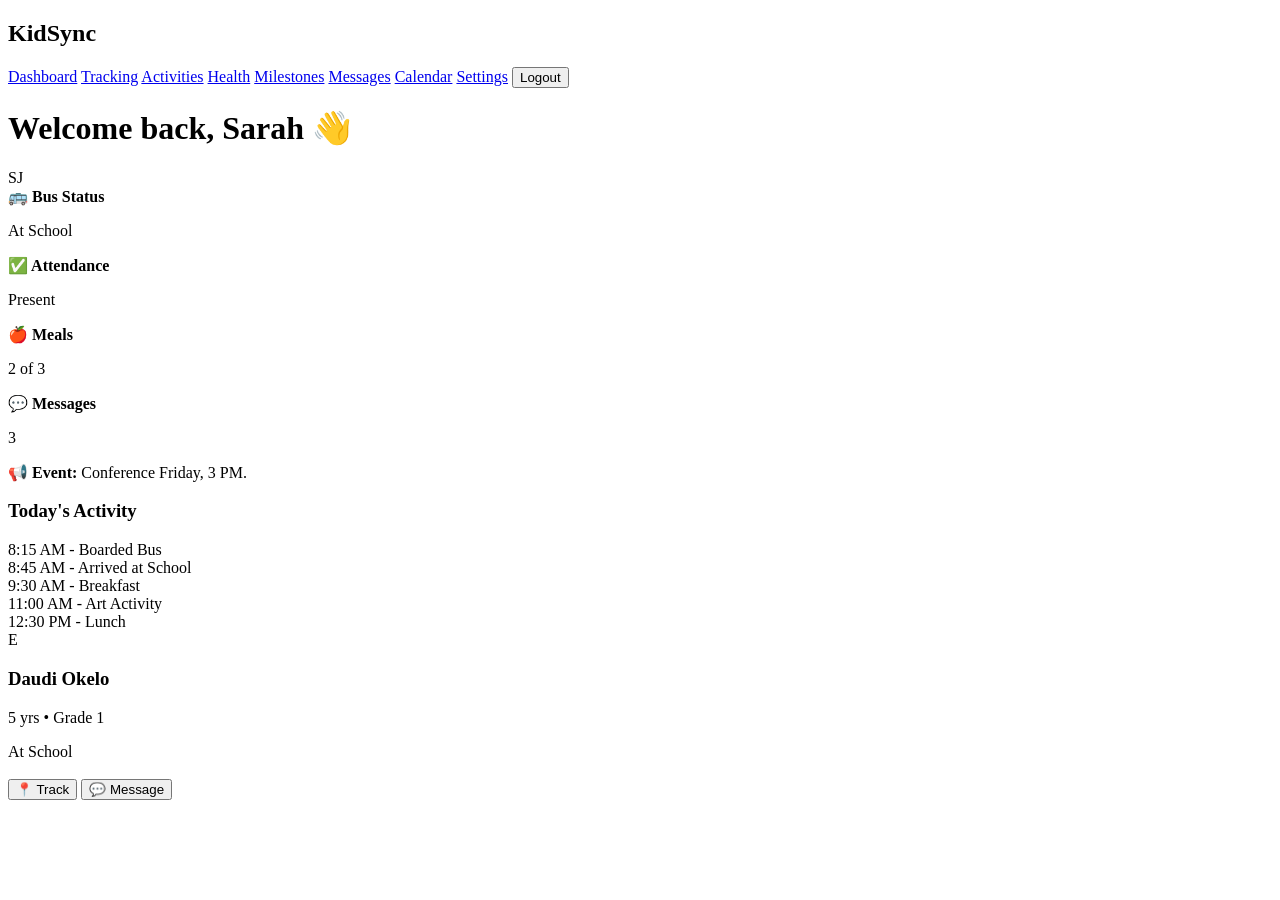
==== dashboard.html @ 09dda212 "Dash after login" ====
<!DOCTYPE html>
<html lang="en">

<head>
    <meta charset="UTF-8" />
    <meta name="viewport" content="width=device-width, initial-scale=1.0" />
    <title>KidSync Dashboard</title>
    <link rel="stylesheet" href="styles.css">
</head>

<body>
    <div class="dashboard">
        <div class="sidebar">
            <h2>KidSync</h2>
            <a href="#" class="active">Dashboard</a>
            <a href="#">Tracking</a>
            <a href="#">Activities</a>
            <a href="#">Health</a>
            <a href="#">Milestones</a>
            <a href="#">Messages</a>
            <a href="#">Calendar</a>
            <a href="#">Settings</a>
            <button class="logout" onclick="logout()">Logout</button>
        </div>
        <div class="main">
            <div class="top">
                <h1>Welcome back, <span id="userName">Akwafina </span> 👋</h1>
                <div class="avatar" id="avatar">S</div>
            </div>
            <div class="stats">
                <div class="card">
                    <b>🚌 Bus Status</b>
                    <p>At School</p>
                </div>
                <div class="card">
                    <b>✅ Attendance</b>
                    <p>Present</p>
                </div>
                <div class="card">
                    <b>🍎 Meals</b>
                    <p>2 of 3</p>
                </div>
                <div class="card">
                    <b>💬 Messages</b>
                    <p>3</p>
                </div>
            </div>
            <div class="alert"><b>📢 Event:</b> Conference Friday, 3 PM.</div>
            <div class="activity">
                <h3>Today's Activity</h3>
                <div class="activity-item">8:15 AM - Boarded Bus</div>
                <div class="activity-item">8:45 AM - Arrived at School</div>
                <div class="activity-item">9:30 AM - Breakfast</div>
                <div class="activity-item">11:00 AM - Art Activity</div>
                <div class="activity-item">12:30 PM - Lunch</div>
            </div>
            <div class="child">
                <div class="child-avatar">E</div>
                <h3>Daudi Okelo</h3>
                <p>5 yrs • Grade 1</p>
                <div class="badge">At School</div>
                <br />
                <button class="action">📍 Track</button>
                <button class="action">💬 Message</button>
            </div>
        </div>
    </div>
    <script>
        let name = localStorage.getItem("userName") || "Sarah Johnson";
        document.getElementById("userName").textContent = name.split(" ")[0];
        document.getElementById("avatar").textContent = name
            .split(" ")
            .map((n) => n[0])
            .join("");

        function logout() {
            localStorage.clear();
            alert("Logged out!");
        }
    </script>
</body>

</html>
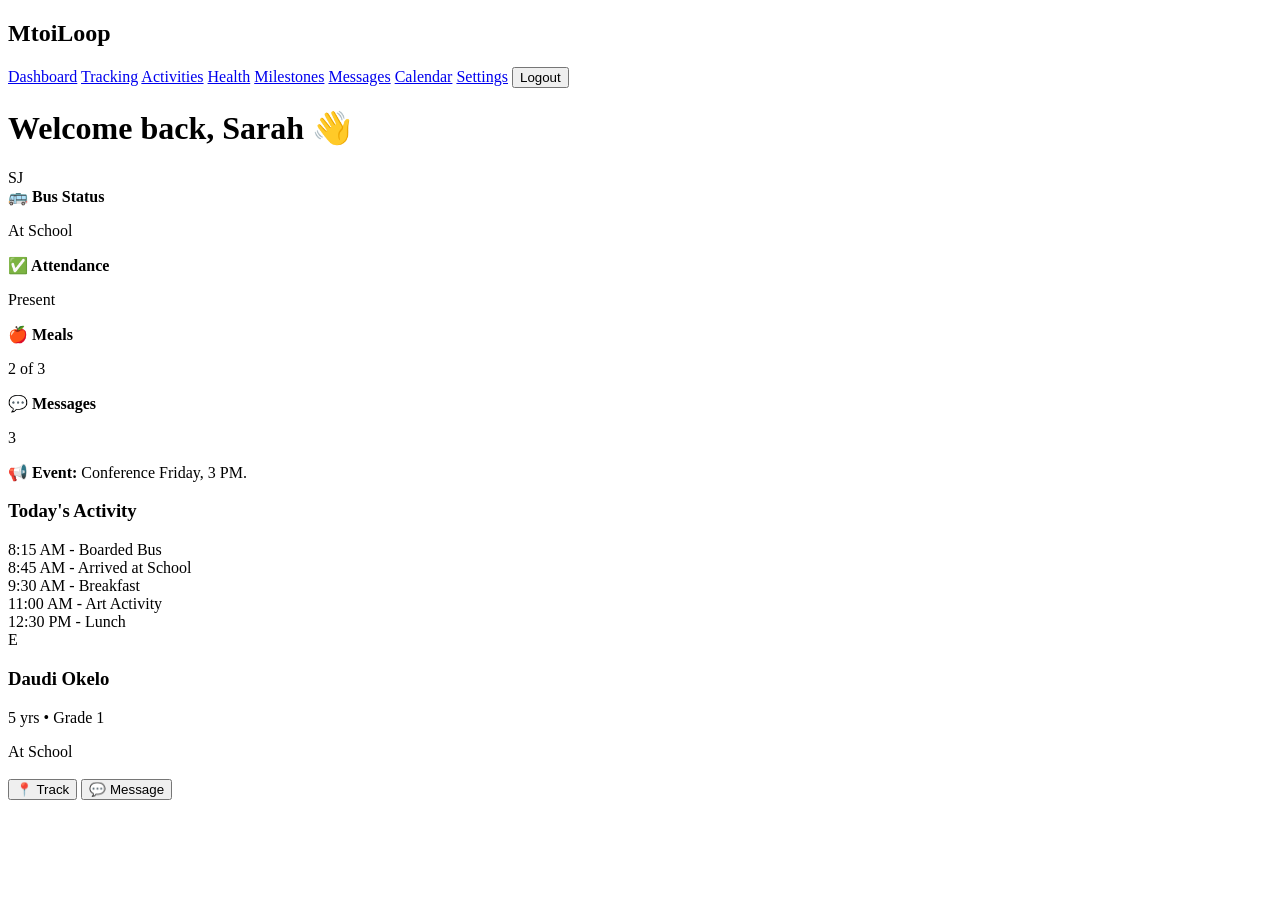
==== commit a2357512: "Dash after login" ====
--- a/dashboard.html
+++ b/dashboard.html
@@ -4,14 +4,14 @@
 <head>
     <meta charset="UTF-8" />
     <meta name="viewport" content="width=device-width, initial-scale=1.0" />
-    <title>KidSync Dashboard</title>
+    <title>MTOILOOP Dashboard</title>
     <link rel="stylesheet" href="styles.css">
 </head>
 
 <body>
     <div class="dashboard">
         <div class="sidebar">
-            <h2>KidSync</h2>
+            <h2>MtoiLoop</h2>
             <a href="#" class="active">Dashboard</a>
             <a href="#">Tracking</a>
             <a href="#">Activities</a>
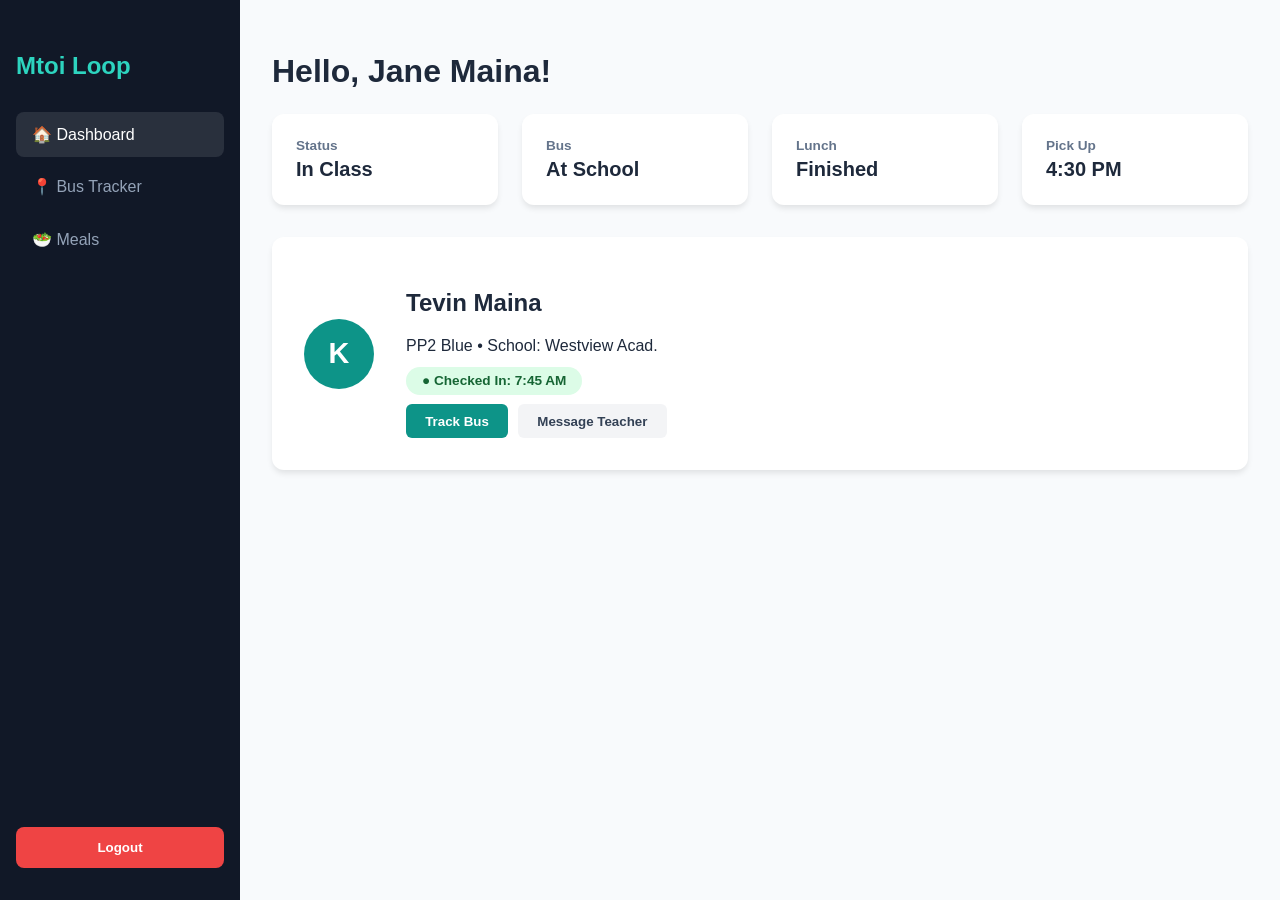
==== commit 53d29293: "frontend of mtoi loop" ====
--- a/dashboard.html
+++ b/dashboard.html
@@ -2,82 +2,50 @@
 <html lang="en">
 
 <head>
-    <meta charset="UTF-8" />
-    <meta name="viewport" content="width=device-width, initial-scale=1.0" />
-    <title>MTOILOOP Dashboard</title>
+    <meta charset="UTF-8">
+    <title>Dashboard - Mtoi Loop</title>
     <link rel="stylesheet" href="styles.css">
 </head>
 
 <body>
-    <div class="dashboard">
+    <div class="dashboard-layout">
         <div class="sidebar">
-            <h2>MtoiLoop</h2>
-            <a href="#" class="active">Dashboard</a>
-            <a href="#">Tracking</a>
-            <a href="#">Activities</a>
-            <a href="#">Health</a>
-            <a href="#">Milestones</a>
-            <a href="#">Messages</a>
-            <a href="#">Calendar</a>
-            <a href="#">Settings</a>
-            <button class="logout" onclick="logout()">Logout</button>
+            <h2>Mtoi Loop</h2>
+            <a href="#" class="active">🏠 Dashboard</a>
+            <a href="#">📍 Bus Tracker</a>
+            <a href="#">🥗 Meals</a>
+            <button class="logout" onclick="location.href='login.html'">Logout</button>
         </div>
-        <div class="main">
-            <div class="top">
-                <h1>Welcome back, <span id="userName">Akwafina </span> 👋</h1>
-                <div class="avatar" id="avatar">S</div>
-            </div>
-            <div class="stats">
-                <div class="card">
-                    <b>🚌 Bus Status</b>
+        <div class="main-content">
+            <h1>Hello, Jane Maina!</h1>
+            <div class="stats-grid">
+                <div class="card"><b>Status</b>
+                    <p>In Class</p>
+                </div>
+                <div class="card"><b>Bus</b>
                     <p>At School</p>
                 </div>
-                <div class="card">
-                    <b>✅ Attendance</b>
-                    <p>Present</p>
+                <div class="card"><b>Lunch</b>
+                    <p>Finished</p>
                 </div>
-                <div class="card">
-                    <b>🍎 Meals</b>
-                    <p>2 of 3</p>
-                </div>
-                <div class="card">
-                    <b>💬 Messages</b>
-                    <p>3</p>
+                <div class="card"><b>Pick Up</b>
+                    <p>4:30 PM</p>
                 </div>
             </div>
-            <div class="alert"><b>📢 Event:</b> Conference Friday, 3 PM.</div>
-            <div class="activity">
-                <h3>Today's Activity</h3>
-                <div class="activity-item">8:15 AM - Boarded Bus</div>
-                <div class="activity-item">8:45 AM - Arrived at School</div>
-                <div class="activity-item">9:30 AM - Breakfast</div>
-                <div class="activity-item">11:00 AM - Art Activity</div>
-                <div class="activity-item">12:30 PM - Lunch</div>
-            </div>
-            <div class="child">
-                <div class="child-avatar">E</div>
-                <h3>Daudi Okelo</h3>
-                <p>5 yrs • Grade 1</p>
-                <div class="badge">At School</div>
-                <br />
-                <button class="action">📍 Track</button>
-                <button class="action">💬 Message</button>
+            <div class="child-profile">
+                <div class="avatar-circle">K</div>
+                <div>
+                    <h2>Tevin Maina</h2>
+                    <p>PP2 Blue • School: Westview Acad.</p>
+                    <span class="status-tag">● Checked In: 7:45 AM</span>
+                    <div class="action-group">
+                        <button class="btn-small btn-teal">Track Bus</button>
+                        <button class="btn-small btn-gray">Message Teacher</button>
+                    </div>
+                </div>
             </div>
         </div>
     </div>
-    <script>
-        let name = localStorage.getItem("userName") || "Sarah Johnson";
-        document.getElementById("userName").textContent = name.split(" ")[0];
-        document.getElementById("avatar").textContent = name
-            .split(" ")
-            .map((n) => n[0])
-            .join("");
-
-        function logout() {
-            localStorage.clear();
-            alert("Logged out!");
-        }
-    </script>
 </body>
 
 </html>
--- a/styles.css
+++ b/styles.css
@@ -0,0 +1,266 @@
+* {
+    box-sizing: border-box;
+}
+
+body {
+    margin: 0;
+    font-family: 'Segoe UI', Tahoma, Geneva, Verdana, sans-serif;
+    background: #f8fafc;
+    color: #1e293b;
+}
+
+.auth-wrapper {
+    display: flex;
+    justify-content: center;
+    align-items: center;
+    height: 100vh;
+    background: linear-gradient(135deg, #0d9488 0%, #0f766e 100%);
+    color: white;
+    flex-direction: column;
+    text-align: center;
+}
+
+.auth-card {
+    background: white;
+    padding: 2.5rem;
+    border-radius: 15px;
+    color: #334155;
+    width: 100%;
+    max-width: 450px;
+    box-shadow: 0 10px 25px rgba(0, 0, 0, 0.2);
+}
+
+.auth-card h2 {
+    color: #0d9488;
+    margin: 0 0 1rem 0;
+}
+
+.demo-box {
+    font-size: 0.85rem;
+    background: #fef9c3;
+    padding: 10px;
+    border-radius: 5px;
+    margin-bottom: 1rem;
+}
+
+.form-group {
+    text-align: left;
+    margin-bottom: 15px;
+}
+
+label {
+    display: block;
+    font-size: 0.85rem;
+    font-weight: bold;
+    margin-bottom: 5px;
+}
+
+input,
+select {
+    width: 100%;
+    padding: 10px;
+    border: 1px solid #ddd;
+    border-radius: 6px;
+    font-size: 1rem;
+}
+
+.btn-primary {
+    width: 100%;
+    padding: 12px;
+    background: #0d9488;
+    color: white;
+    border: none;
+    border-radius: 6px;
+    font-weight: bold;
+    cursor: pointer;
+    font-size: 1rem;
+    margin-top: 10px;
+}
+
+.btn-yellow {
+    width: 100%;
+    padding: 12px;
+    background: #facc15;
+    color: #854d0e;
+    border: none;
+    border-radius: 6px;
+    font-weight: bold;
+    cursor: pointer;
+    font-size: 1rem;
+    margin-top: 20px;
+}
+
+.section-tag {
+    background: #f0fdfa;
+    padding: 8px;
+    font-weight: bold;
+    margin: 15px 0;
+    border-radius: 4px;
+    text-align: left;
+}
+
+.grid-2 {
+    display: grid;
+    grid-template-columns: 1fr 1fr;
+    gap: 10px;
+}
+
+
+/*the loader */
+
+.loader {
+    border: 4px solid rgba(255, 255, 255, 0.2);
+    border-top: 4px solid #facc15;
+    border-radius: 50%;
+    width: 40px;
+    height: 40px;
+    animation: spin 1s linear infinite;
+    margin-top: 20px;
+}
+
+@keyframes spin {
+    0% {
+        transform: rotate(0deg);
+    }
+    100% {
+        transform: rotate(360deg);
+    }
+}
+
+
+/*my dash */
+
+.dashboard-layout {
+    display: flex;
+    min-height: 100vh;
+}
+
+.sidebar {
+    width: 240px;
+    background: #111827;
+    color: #fff;
+    padding: 2rem 1rem;
+    display: flex;
+    flex-direction: column;
+}
+
+.sidebar h2 {
+    color: #2dd4bf;
+    margin-bottom: 2rem;
+    font-size: 1.5rem;
+}
+
+.sidebar a {
+    color: #94a3b8;
+    text-decoration: none;
+    padding: 0.8rem 1rem;
+    border-radius: 8px;
+    margin-bottom: 0.5rem;
+    display: block;
+}
+
+.sidebar a:hover,
+.sidebar a.active {
+    background: rgba(255, 255, 255, 0.1);
+    color: white;
+}
+
+.logout {
+    margin-top: auto;
+    background: #ef4444;
+    color: white;
+    border: none;
+    padding: 0.8rem;
+    border-radius: 8px;
+    cursor: pointer;
+    font-weight: bold;
+}
+
+.main-content {
+    flex: 1;
+    padding: 2rem;
+}
+
+.stats-grid {
+    display: grid;
+    grid-template-columns: repeat(auto-fit, minmax(180px, 1fr));
+    gap: 1.5rem;
+    margin-top: 1.5rem;
+}
+
+.card {
+    background: white;
+    padding: 1.5rem;
+    border-radius: 12px;
+    box-shadow: 0 4px 6px -1px rgba(0, 0, 0, 0.1);
+}
+
+.card b {
+    color: #64748b;
+    font-size: 0.85rem;
+    display: block;
+    margin-bottom: 5px;
+}
+
+.card p {
+    margin: 0;
+    font-size: 1.25rem;
+    font-weight: bold;
+}
+
+.child-profile {
+    background: white;
+    margin-top: 2rem;
+    padding: 2rem;
+    border-radius: 12px;
+    display: flex;
+    align-items: center;
+    gap: 2rem;
+    box-shadow: 0 4px 6px -1px rgba(0, 0, 0, 0.1);
+}
+
+.avatar-circle {
+    width: 70px;
+    height: 70px;
+    background: #0d9488;
+    color: white;
+    font-size: 1.8rem;
+    font-weight: bold;
+    border-radius: 50%;
+    display: flex;
+    align-items: center;
+    justify-content: center;
+}
+
+.status-tag {
+    background: #dcfce7;
+    color: #166534;
+    padding: 0.4rem 1rem;
+    border-radius: 20px;
+    font-size: 0.85rem;
+    font-weight: bold;
+}
+
+.action-group {
+    margin-top: 15px;
+    display: flex;
+    gap: 10px;
+}
+
+.btn-small {
+    padding: 0.6rem 1.2rem;
+    border: none;
+    border-radius: 6px;
+    cursor: pointer;
+    font-weight: bold;
+}
+
+.btn-teal {
+    background: #0d9488;
+    color: white;
+}
+
+.btn-gray {
+    background: #f3f4f6;
+    color: #334155;
+}
